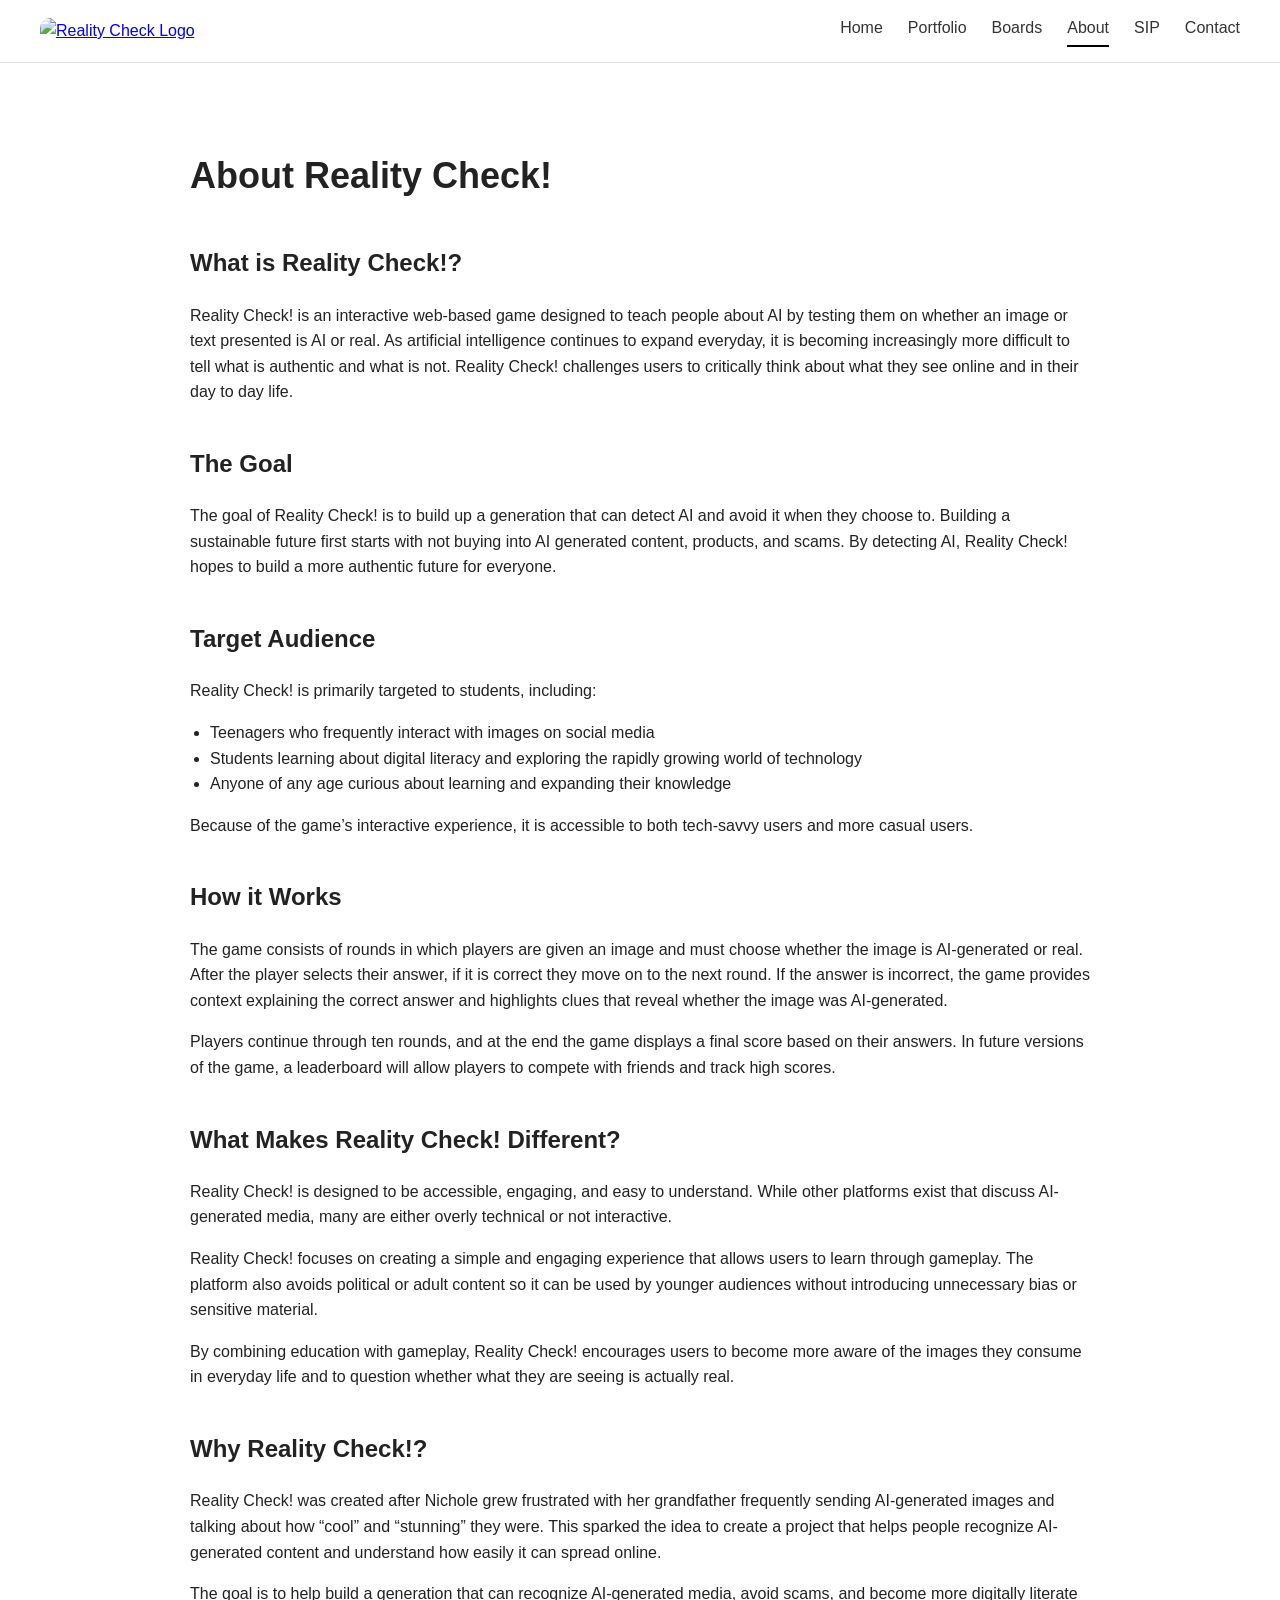
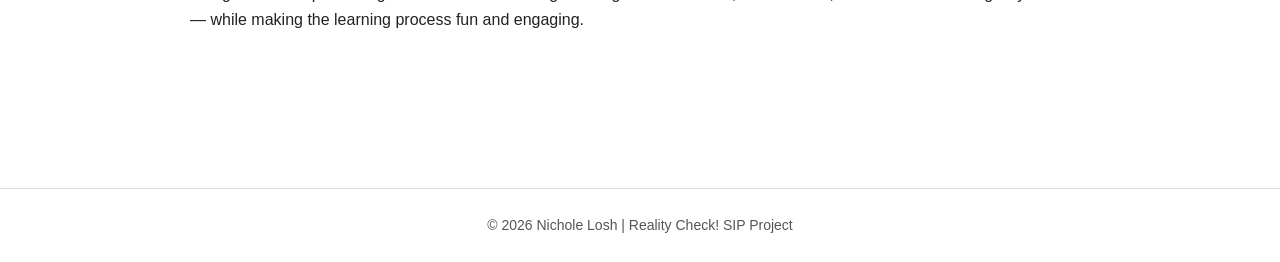
==== about.html @ 1c5aba64 "Add files via upload" ====
<!DOCTYPE html>
<html lang="en">
<head>
<meta charset="UTF-8">
<meta name="viewport" content="width=device-width, initial-scale=1.0">
<title>About | Reality Check!</title>

<style>

body{
    margin:0;
    font-family: Arial, Helvetica, sans-serif;
    background:#ffffff;
    color:#222;
    line-height:1.6;
}

/* NAVBAR */

.navbar{
    display:flex;
    justify-content:space-between;
    align-items:center;
    padding:15px 40px;
    border-bottom:1px solid #ddd;
}

.logo{
    display:flex;
    align-items:center;
}

.logo img{
    height:45px;
    border-radius:10px;
}

.nav-links{
    display:flex;
    gap:25px;
}

.nav-links a{
    text-decoration:none;
    color:#333;
    font-weight:500;
}

.nav-links a:hover{
    color:#000;
}

.active{
    border-bottom:2px solid black;
    padding-bottom:4px;
}

/* PAGE CONTENT */

.container{
    max-width:900px;
    margin:auto;
    padding:60px 20px;
}

h1{
    font-size:36px;
    margin-bottom:10px;
}

h2{
    margin-top:40px;
    font-size:24px;
}

p{
    margin-top:10px;
}

ul{
    margin-top:10px;
    padding-left:20px;
}

/* FOOTER */

footer{
    margin-top:80px;
    border-top:1px solid #ddd;
    padding:25px;
    text-align:center;
    font-size:14px;
    color:#555;
}

</style>
</head>

<body>

<!-- NAVBAR -->

<div class="navbar">

<div class="logo">
<a href="index.html">
<img src="logo.png" alt="Reality Check Logo">
</a>
</div>

<div class="nav-links">
<a href="index.html">Home</a>
<a href="portfolio.html">Portfolio</a>
<a href="boards.html">Boards</a>
<a href="about.html" class="active">About</a>
<a href="sip.html">SIP</a>
<a href="contact.html">Contact</a>
</div>

</div>

<!-- PAGE CONTENT -->

<div class="container">

<h1>About Reality Check!</h1>

<h2>What is Reality Check!?</h2>
<p>
Reality Check! is an interactive web-based game designed to teach people about AI by testing them on whether an image or text presented is AI or real. As artificial intelligence continues to expand everyday, it is becoming increasingly more difficult to tell what is authentic and what is not. Reality Check! challenges users to critically think about what they see online and in their day to day life.
</p>

<h2>The Goal</h2>
<p>
The goal of Reality Check! is to build up a generation that can detect AI and avoid it when they choose to. Building a sustainable future first starts with not buying into AI generated content, products, and scams. By detecting AI, Reality Check! hopes to build a more authentic future for everyone.
</p>

<h2>Target Audience</h2>
<p>
Reality Check! is primarily targeted to students, including:
</p>

<ul>
<li>Teenagers who frequently interact with images on social media</li>
<li>Students learning about digital literacy and exploring the rapidly growing world of technology</li>
<li>Anyone of any age curious about learning and expanding their knowledge</li>
</ul>

<p>
Because of the game’s interactive experience, it is accessible to both tech-savvy users and more casual users.
</p>

<h2>How it Works</h2>
<p>
The game consists of rounds in which players are given an image and must choose whether the image is AI-generated or real. After the player selects their answer, if it is correct they move on to the next round. If the answer is incorrect, the game provides context explaining the correct answer and highlights clues that reveal whether the image was AI-generated.
</p>

<p>
Players continue through ten rounds, and at the end the game displays a final score based on their answers. In future versions of the game, a leaderboard will allow players to compete with friends and track high scores.
</p>

<h2>What Makes Reality Check! Different?</h2>
<p>
Reality Check! is designed to be accessible, engaging, and easy to understand. While other platforms exist that discuss AI-generated media, many are either overly technical or not interactive.
</p>

<p>
Reality Check! focuses on creating a simple and engaging experience that allows users to learn through gameplay. The platform also avoids political or adult content so it can be used by younger audiences without introducing unnecessary bias or sensitive material.
</p>

<p>
By combining education with gameplay, Reality Check! encourages users to become more aware of the images they consume in everyday life and to question whether what they are seeing is actually real.
</p>

<h2>Why Reality Check!?</h2>
<p>
Reality Check! was created after Nichole grew frustrated with her grandfather frequently sending AI-generated images and talking about how “cool” and “stunning” they were. This sparked the idea to create a project that helps people recognize AI-generated content and understand how easily it can spread online.
</p>

<p>
The goal is to help build a generation that can recognize AI-generated media, avoid scams, and become more digitally literate — while making the learning process fun and engaging.
</p>

</div>

<!-- FOOTER -->

<footer>
© 2026 Nichole Losh | Reality Check! SIP Project
</footer>

</body>
</html>
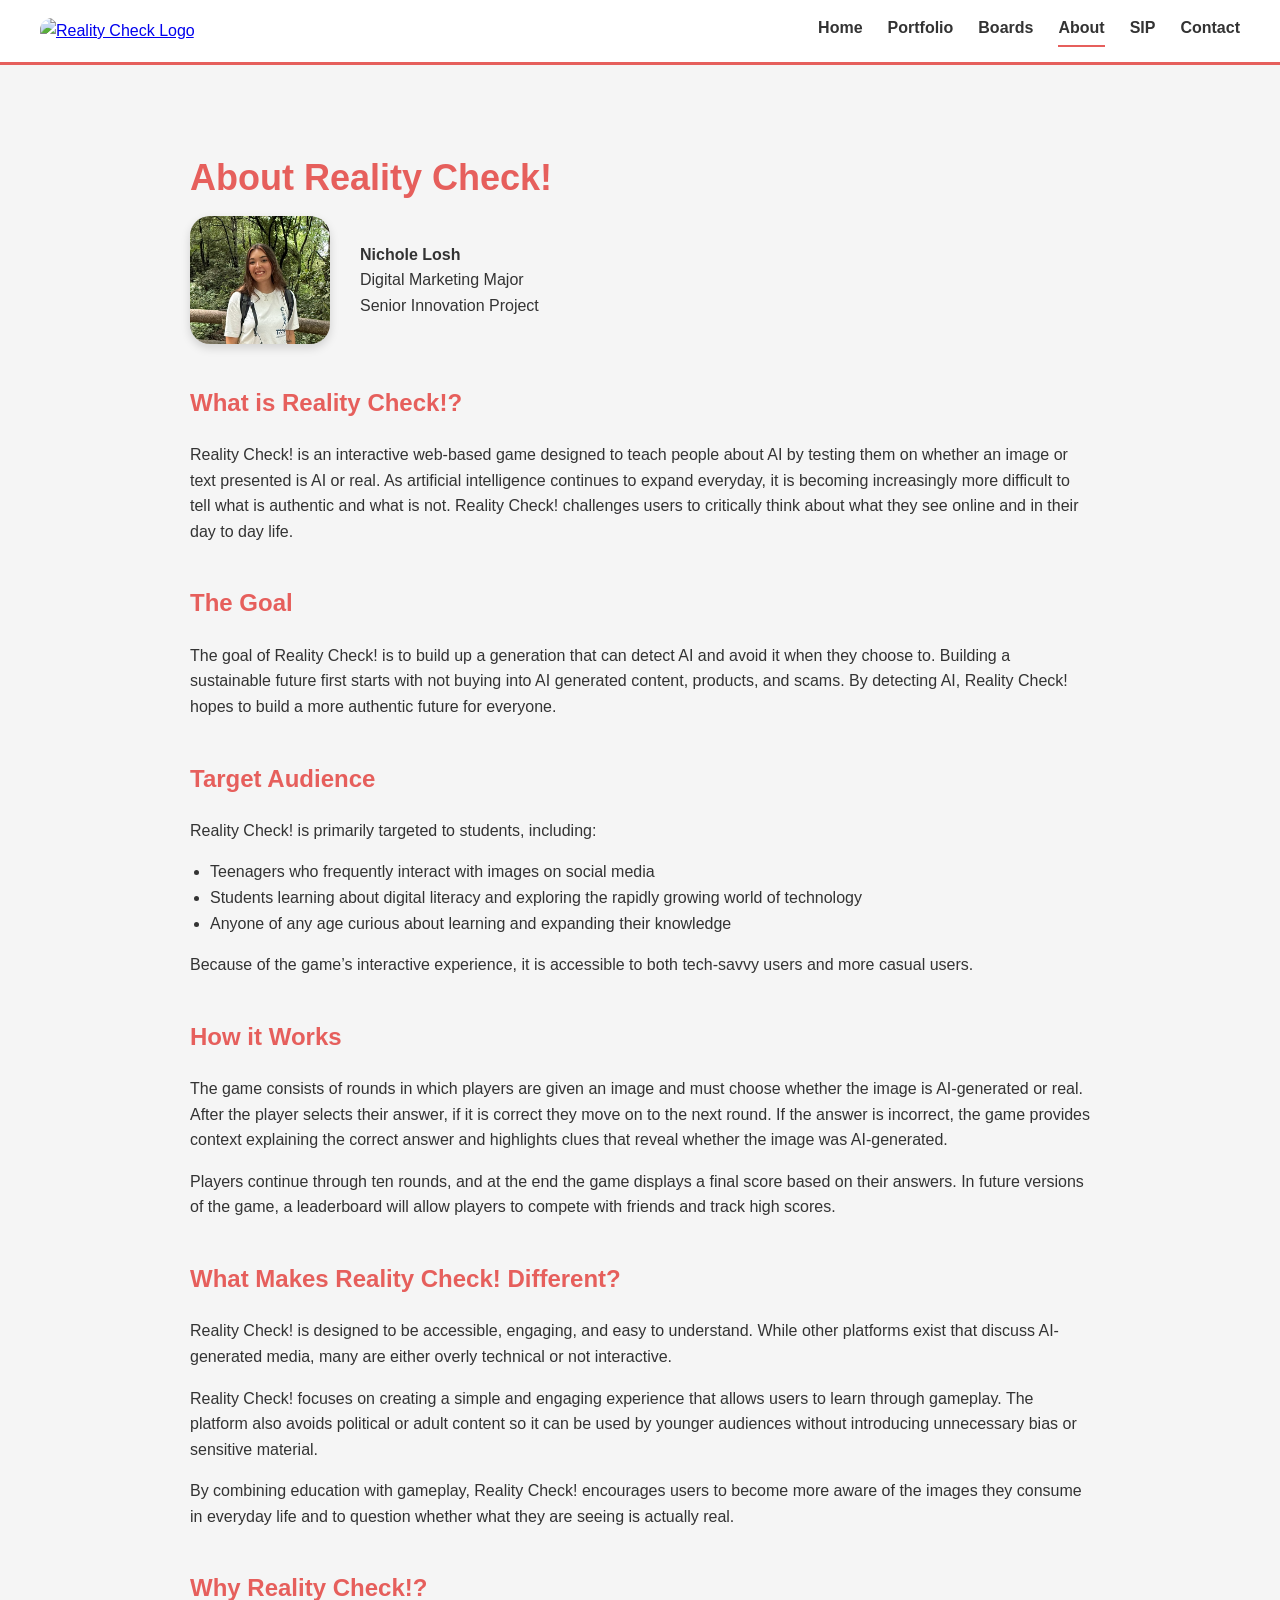
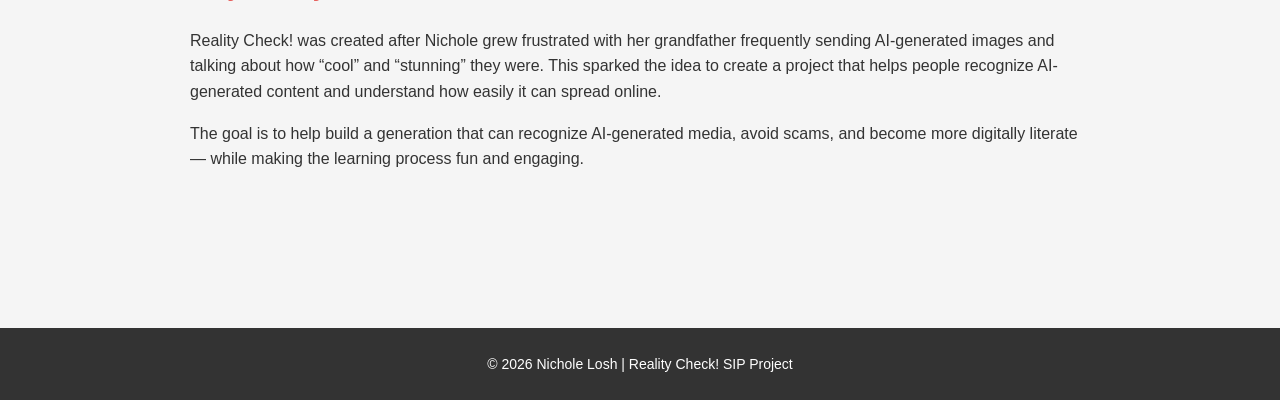
==== commit 45164fb5: "Update about.html" ====
--- a/about.html
+++ b/about.html
@@ -8,89 +8,119 @@
 <style>
 
 body{
-    margin:0;
-    font-family: Arial, Helvetica, sans-serif;
-    background:#ffffff;
-    color:#222;
-    line-height:1.6;
+margin:0;
+font-family: Arial, Helvetica, sans-serif;
+background:#F5F5F5;
+color:#333;
+line-height:1.6;
 }
 
 /* NAVBAR */
 
 .navbar{
-    display:flex;
-    justify-content:space-between;
-    align-items:center;
-    padding:15px 40px;
-    border-bottom:1px solid #ddd;
-}
-
-.logo{
-    display:flex;
-    align-items:center;
+display:flex;
+justify-content:space-between;
+align-items:center;
+padding:15px 40px;
+background:white;
+border-bottom:3px solid #E65F5C;
 }
 
 .logo img{
-    height:45px;
-    border-radius:10px;
+height:45px;
+border-radius:12px;
 }
 
 .nav-links{
-    display:flex;
-    gap:25px;
+display:flex;
+gap:25px;
 }
 
 .nav-links a{
-    text-decoration:none;
-    color:#333;
-    font-weight:500;
+text-decoration:none;
+color:#333;
+font-weight:600;
 }
 
 .nav-links a:hover{
-    color:#000;
+color:#E65F5C;
 }
 
 .active{
-    border-bottom:2px solid black;
-    padding-bottom:4px;
-}
+border-bottom:2px solid #E65F5C;
+padding-bottom:4px;
+}
+
 
 /* PAGE CONTENT */
 
 .container{
-    max-width:900px;
-    margin:auto;
-    padding:60px 20px;
+max-width:900px;
+margin:auto;
+padding:60px 20px;
 }
 
 h1{
-    font-size:36px;
-    margin-bottom:10px;
+font-size:36px;
+margin-bottom:10px;
+color:#E65F5C;
 }
 
 h2{
-    margin-top:40px;
-    font-size:24px;
+margin-top:40px;
+font-size:24px;
+color:#E65F5C;
 }
 
 p{
-    margin-top:10px;
+margin-top:10px;
 }
 
 ul{
-    margin-top:10px;
-    padding-left:20px;
+margin-top:10px;
+padding-left:20px;
+}
+
+/* PROFILE SECTION */
+
+.creator{
+display:flex;
+align-items:center;
+gap:30px;
+margin-bottom:40px;
+flex-wrap:wrap;
+}
+
+.creator img{
+width:140px;
+border-radius:20px;
+box-shadow:0px 4px 10px rgba(0,0,0,0.15);
+}
+
+.creator-info{
+font-size:16px;
 }
 
 /* FOOTER */
 
 footer{
-    margin-top:80px;
-    border-top:1px solid #ddd;
-    padding:25px;
-    text-align:center;
-    font-size:14px;
-    color:#555;
+margin-top:80px;
+background:#333;
+color:white;
+padding:25px;
+text-align:center;
+font-size:14px;
+}
+
+/* MOBILE */
+
+@media (max-width:768px){
+
+.creator{
+flex-direction:column;
+text-align:center;
+}
+
 }
 
 </style>
@@ -104,7 +134,7 @@
 
 <div class="logo">
 <a href="index.html">
-<img src="logo.png" alt="Reality Check Logo">
+<img src="LOGO.jpeg" alt="Reality Check Logo">
 </a>
 </div>
 
@@ -125,6 +155,18 @@
 
 <h1>About Reality Check!</h1>
 
+<div class="creator">
+
+<img src="nichole.png" alt="Nichole Losh">
+
+<div class="creator-info">
+<strong>Nichole Losh</strong><br>
+Digital Marketing Major<br>
+Senior Innovation Project
+</div>
+
+</div>
+
 <h2>What is Reality Check!?</h2>
 <p>
 Reality Check! is an interactive web-based game designed to teach people about AI by testing them on whether an image or text presented is AI or real. As artificial intelligence continues to expand everyday, it is becoming increasingly more difficult to tell what is authentic and what is not. Reality Check! challenges users to critically think about what they see online and in their day to day life.
@@ -190,4 +232,4 @@
 </footer>
 
 </body>
-</html>+</html>
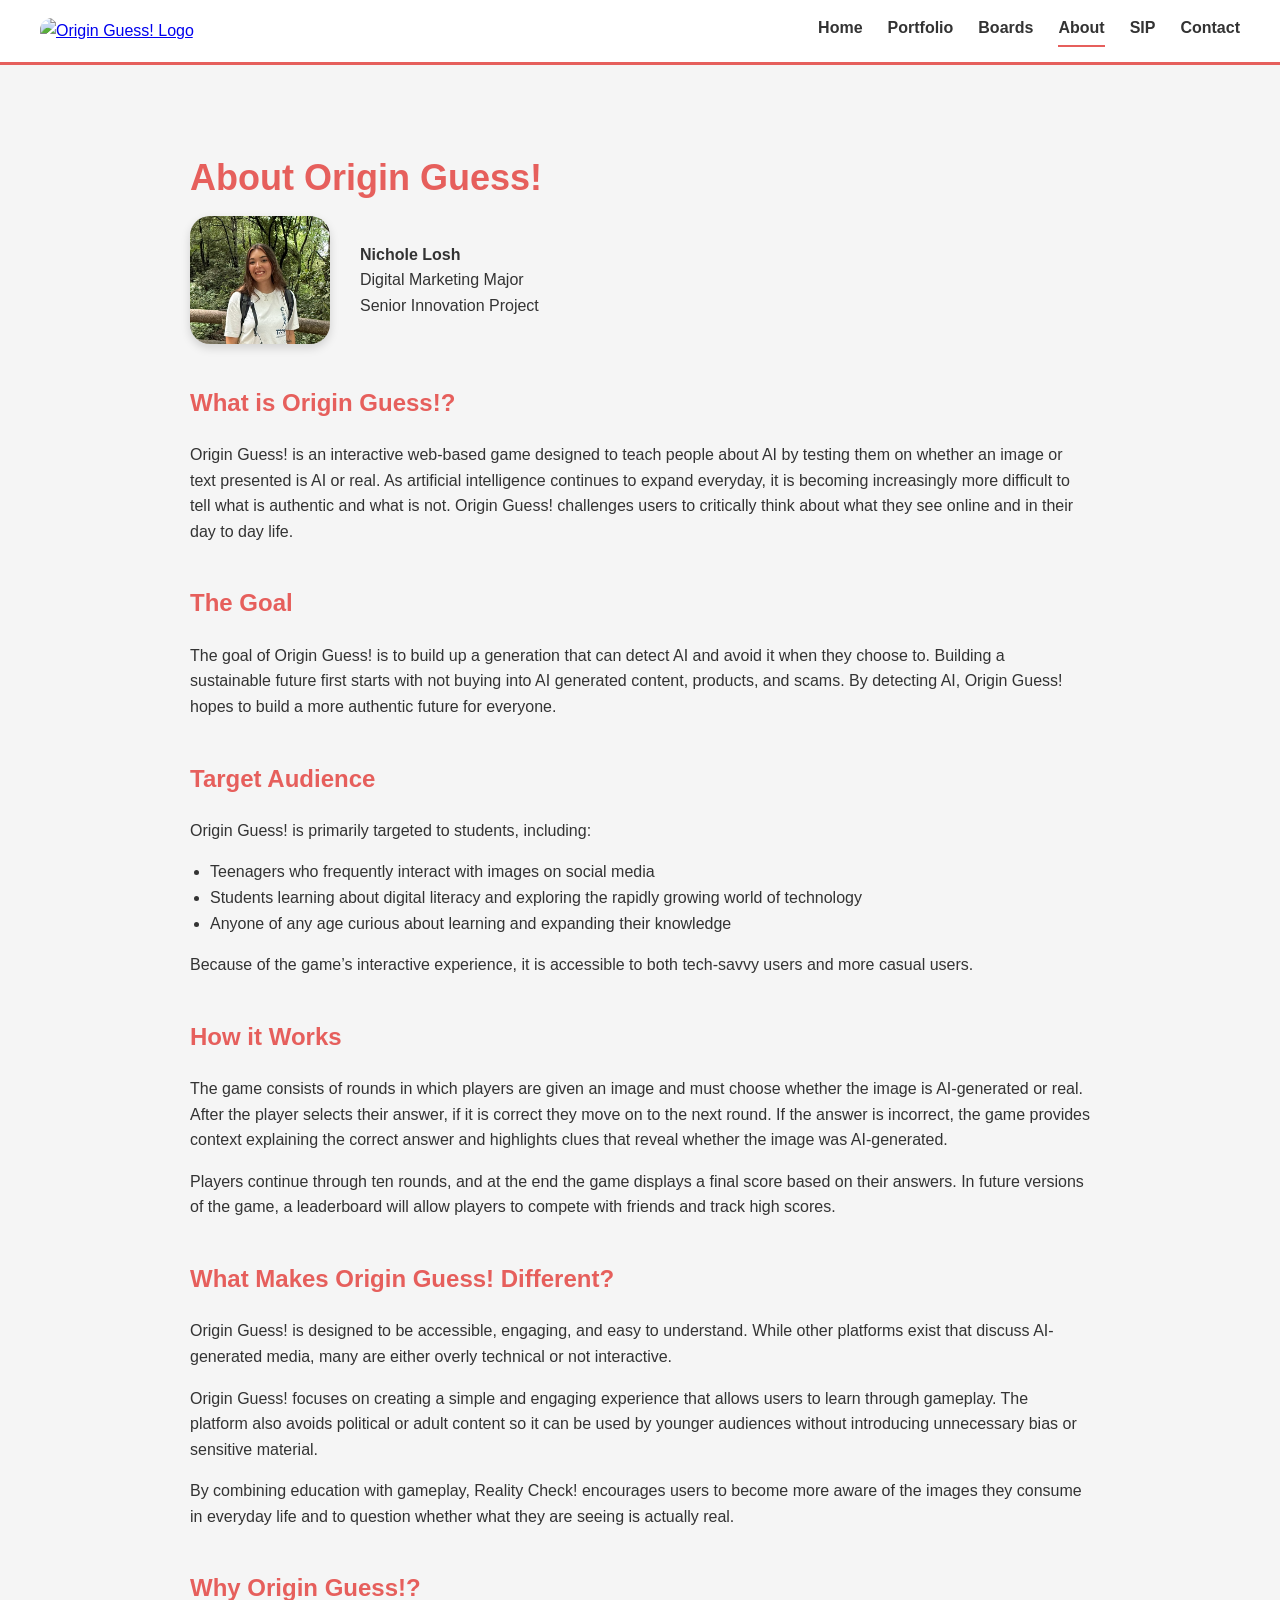
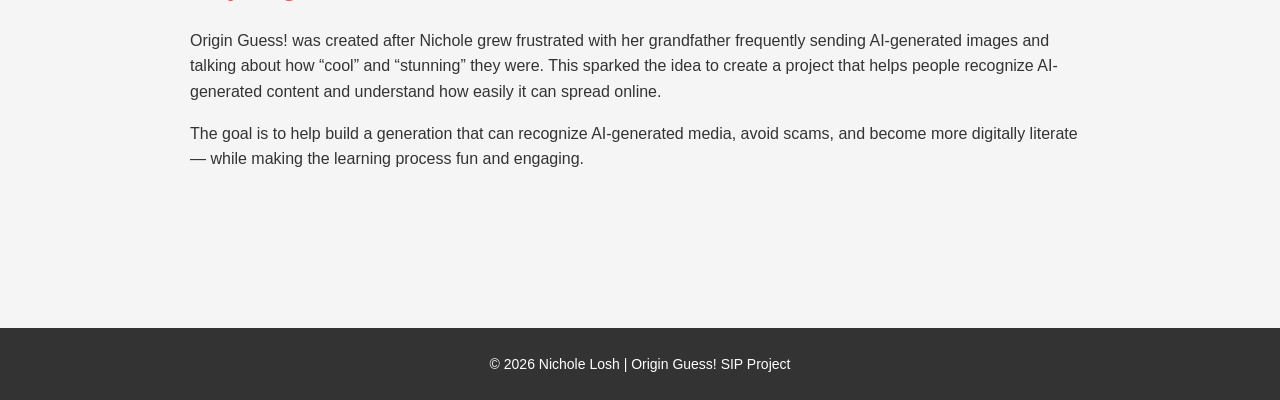
==== commit e186f2e8: "Update about.html" ====
--- a/about.html
+++ b/about.html
@@ -3,7 +3,7 @@
 <head>
 <meta charset="UTF-8">
 <meta name="viewport" content="width=device-width, initial-scale=1.0">
-<title>About | Reality Check!</title>
+<title>About | Origin Guess!</title>
 
 <style>
 
@@ -134,7 +134,7 @@
 
 <div class="logo">
 <a href="index.html">
-<img src="LOGO.jpeg" alt="Reality Check Logo">
+<img src="LOGO.jpg" alt="Origin Guess! Logo">
 </a>
 </div>
 
@@ -153,7 +153,7 @@
 
 <div class="container">
 
-<h1>About Reality Check!</h1>
+<h1>About Origin Guess!</h1>
 
 <div class="creator">
 
@@ -167,19 +167,19 @@
 
 </div>
 
-<h2>What is Reality Check!?</h2>
-<p>
-Reality Check! is an interactive web-based game designed to teach people about AI by testing them on whether an image or text presented is AI or real. As artificial intelligence continues to expand everyday, it is becoming increasingly more difficult to tell what is authentic and what is not. Reality Check! challenges users to critically think about what they see online and in their day to day life.
+<h2>What is Origin Guess!?</h2>
+<p>
+Origin Guess! is an interactive web-based game designed to teach people about AI by testing them on whether an image or text presented is AI or real. As artificial intelligence continues to expand everyday, it is becoming increasingly more difficult to tell what is authentic and what is not. Origin Guess! challenges users to critically think about what they see online and in their day to day life.
 </p>
 
 <h2>The Goal</h2>
 <p>
-The goal of Reality Check! is to build up a generation that can detect AI and avoid it when they choose to. Building a sustainable future first starts with not buying into AI generated content, products, and scams. By detecting AI, Reality Check! hopes to build a more authentic future for everyone.
+The goal of Origin Guess! is to build up a generation that can detect AI and avoid it when they choose to. Building a sustainable future first starts with not buying into AI generated content, products, and scams. By detecting AI, Origin Guess! hopes to build a more authentic future for everyone.
 </p>
 
 <h2>Target Audience</h2>
 <p>
-Reality Check! is primarily targeted to students, including:
+Origin Guess! is primarily targeted to students, including:
 </p>
 
 <ul>
@@ -201,22 +201,22 @@
 Players continue through ten rounds, and at the end the game displays a final score based on their answers. In future versions of the game, a leaderboard will allow players to compete with friends and track high scores.
 </p>
 
-<h2>What Makes Reality Check! Different?</h2>
-<p>
-Reality Check! is designed to be accessible, engaging, and easy to understand. While other platforms exist that discuss AI-generated media, many are either overly technical or not interactive.
-</p>
-
-<p>
-Reality Check! focuses on creating a simple and engaging experience that allows users to learn through gameplay. The platform also avoids political or adult content so it can be used by younger audiences without introducing unnecessary bias or sensitive material.
+<h2>What Makes Origin Guess! Different?</h2>
+<p>
+Origin Guess! is designed to be accessible, engaging, and easy to understand. While other platforms exist that discuss AI-generated media, many are either overly technical or not interactive.
+</p>
+
+<p>
+Origin Guess! focuses on creating a simple and engaging experience that allows users to learn through gameplay. The platform also avoids political or adult content so it can be used by younger audiences without introducing unnecessary bias or sensitive material.
 </p>
 
 <p>
 By combining education with gameplay, Reality Check! encourages users to become more aware of the images they consume in everyday life and to question whether what they are seeing is actually real.
 </p>
 
-<h2>Why Reality Check!?</h2>
-<p>
-Reality Check! was created after Nichole grew frustrated with her grandfather frequently sending AI-generated images and talking about how “cool” and “stunning” they were. This sparked the idea to create a project that helps people recognize AI-generated content and understand how easily it can spread online.
+<h2>Why Origin Guess!?</h2>
+<p>
+Origin Guess! was created after Nichole grew frustrated with her grandfather frequently sending AI-generated images and talking about how “cool” and “stunning” they were. This sparked the idea to create a project that helps people recognize AI-generated content and understand how easily it can spread online.
 </p>
 
 <p>
@@ -228,7 +228,7 @@
 <!-- FOOTER -->
 
 <footer>
-© 2026 Nichole Losh | Reality Check! SIP Project
+© 2026 Nichole Losh | Origin Guess! SIP Project
 </footer>
 
 </body>
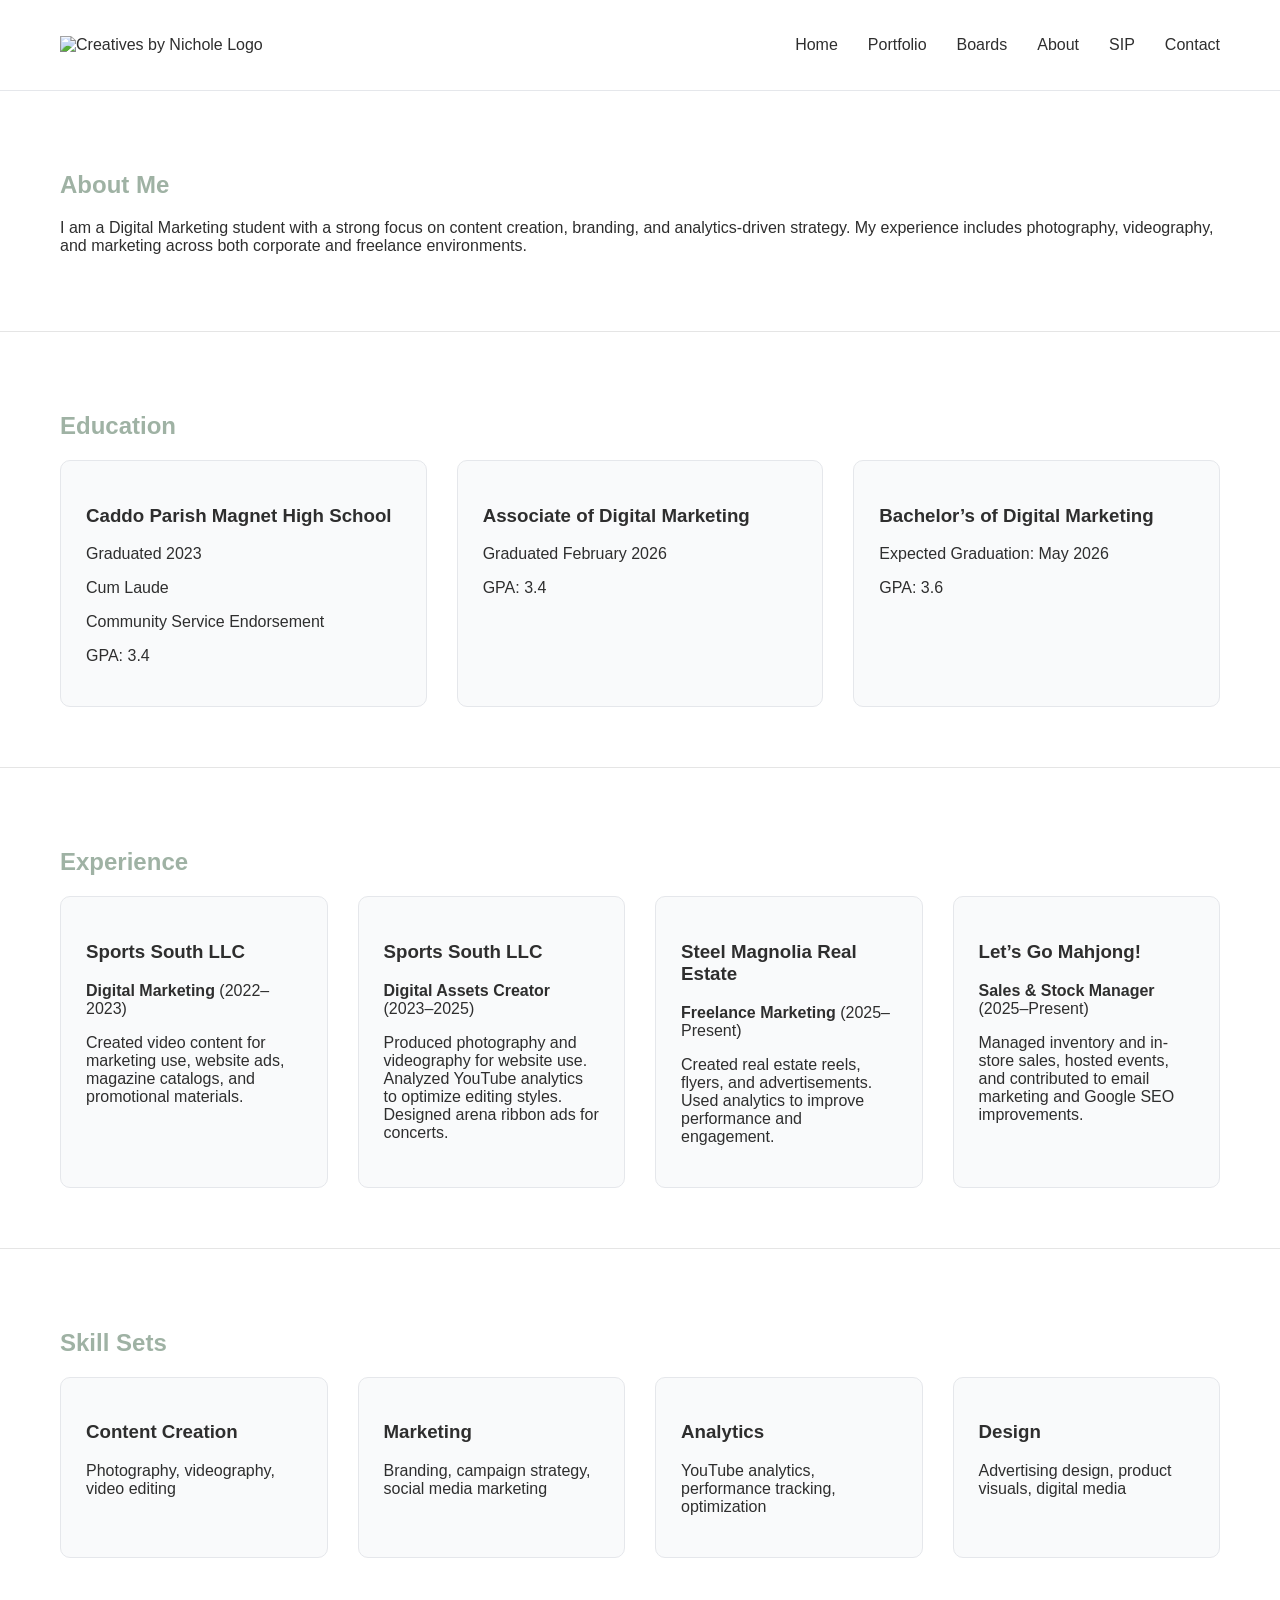
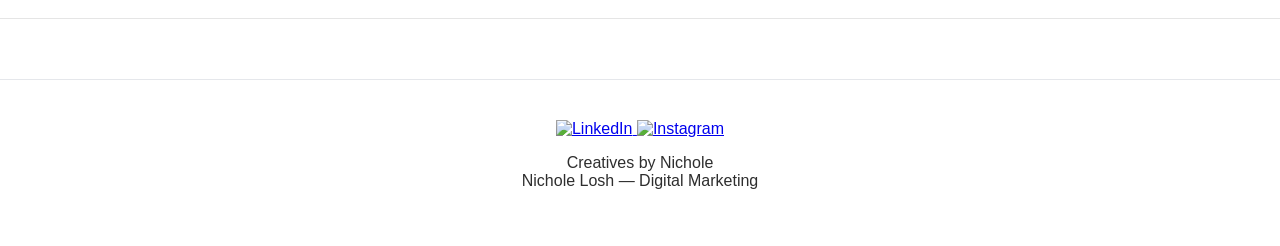
==== commit 83dbe680: "Add social media icons to the footer Added social media icons for LinkedIn and Instagram." ====
--- a/about.html
+++ b/about.html
@@ -2,233 +2,181 @@
 <html lang="en">
 <head>
 <meta charset="UTF-8">
+<title>About | Creatives by Nichole</title>
 <meta name="viewport" content="width=device-width, initial-scale=1.0">
-<title>About | Origin Guess!</title>
-
-<style>
-
-body{
-margin:0;
-font-family: Arial, Helvetica, sans-serif;
-background:#F5F5F5;
-color:#333;
-line-height:1.6;
-}
-
-/* NAVBAR */
-
-.navbar{
-display:flex;
-justify-content:space-between;
-align-items:center;
-padding:15px 40px;
-background:white;
-border-bottom:3px solid #E65F5C;
-}
-
-.logo img{
-height:45px;
-border-radius:12px;
-}
-
-.nav-links{
-display:flex;
-gap:25px;
-}
-
-.nav-links a{
-text-decoration:none;
-color:#333;
-font-weight:600;
-}
-
-.nav-links a:hover{
-color:#E65F5C;
-}
-
-.active{
-border-bottom:2px solid #E65F5C;
-padding-bottom:4px;
-}
-
-
-/* PAGE CONTENT */
-
-.container{
-max-width:900px;
-margin:auto;
-padding:60px 20px;
-}
-
-h1{
-font-size:36px;
-margin-bottom:10px;
-color:#E65F5C;
-}
-
-h2{
-margin-top:40px;
-font-size:24px;
-color:#E65F5C;
-}
-
-p{
-margin-top:10px;
-}
-
-ul{
-margin-top:10px;
-padding-left:20px;
-}
-
-/* PROFILE SECTION */
-
-.creator{
-display:flex;
-align-items:center;
-gap:30px;
-margin-bottom:40px;
-flex-wrap:wrap;
-}
-
-.creator img{
-width:140px;
-border-radius:20px;
-box-shadow:0px 4px 10px rgba(0,0,0,0.15);
-}
-
-.creator-info{
-font-size:16px;
-}
-
-/* FOOTER */
-
-footer{
-margin-top:80px;
-background:#333;
-color:white;
-padding:25px;
-text-align:center;
-font-size:14px;
-}
-
-/* MOBILE */
-
-@media (max-width:768px){
-
-.creator{
-flex-direction:column;
-text-align:center;
-}
-
-}
-
-</style>
+<link rel="stylesheet" href="styles.css">
 </head>
 
 <body>
 
-<!-- NAVBAR -->
+<header>
+<nav class="navbar">
 
-<div class="navbar">
-
-<div class="logo">
-<a href="index.html">
-<img src="LOGO.jpg" alt="Origin Guess! Logo">
-</a>
+<div class="logo-small">
+<img src="LOGO1.png" alt="Creatives by Nichole Logo">
 </div>
 
-<div class="nav-links">
-<a href="index.html">Home</a>
-<a href="portfolio.html">Portfolio</a>
-<a href="boards.html">Boards</a>
-<a href="about.html" class="active">About</a>
-<a href="sip.html">SIP</a>
-<a href="contact.html">Contact</a>
+<ul class="nav-links">
+<li><a href="index.html">Home</a></li>
+<li><a href="portfolio.html">Portfolio</a></li>
+<li><a href="boards.html">Boards</a></li>
+<li><a href="about.html" class="active">About</a></li>
+<li><a href="sip.html">SIP</a></li>
+<li><a href="contact.html">Contact</a></li>
+</ul>
+
+</nav>
+</header>
+
+
+<!-- HERO -->
+
+<section class="overview">
+
+<h2>About Me</h2>
+
+<p>
+I am a Digital Marketing student with a strong focus on content creation,
+branding, and analytics-driven strategy. My experience includes photography,
+videography, and marketing across both corporate and freelance environments.
+</p>
+
+</section>
+
+
+<!-- EDUCATION -->
+
+<section class="features">
+
+<h2>Education</h2>
+
+<div class="feature-grid">
+
+<div class="feature-card">
+<h3>Caddo Parish Magnet High School</h3>
+<p>Graduated 2023</p>
+<p>Cum Laude</p>
+<p>Community Service Endorsement</p>
+<p>GPA: 3.4</p>
+</div>
+
+<div class="feature-card">
+<h3>Associate of Digital Marketing</h3>
+<p>Graduated February 2026</p>
+<p>GPA: 3.4</p>
+</div>
+
+<div class="feature-card">
+<h3>Bachelor’s of Digital Marketing</h3>
+<p>Expected Graduation: May 2026</p>
+<p>GPA: 3.6</p>
 </div>
 
 </div>
 
-<!-- PAGE CONTENT -->
+</section>
 
-<div class="container">
 
-<h1>About Origin Guess!</h1>
+<!-- EXPERIENCE -->
 
-<div class="creator">
+<section class="features">
 
-<img src="nichole.png" alt="Nichole Losh">
+<h2>Experience</h2>
 
-<div class="creator-info">
-<strong>Nichole Losh</strong><br>
-Digital Marketing Major<br>
-Senior Innovation Project
+<div class="feature-grid">
+
+<div class="feature-card">
+<h3>Sports South LLC</h3>
+<p><strong>Digital Marketing</strong> (2022–2023)</p>
+<p>
+Created video content for marketing use, website ads, magazine catalogs,
+and promotional materials.
+</p>
+</div>
+
+<div class="feature-card">
+<h3>Sports South LLC</h3>
+<p><strong>Digital Assets Creator</strong> (2023–2025)</p>
+<p>
+Produced photography and videography for website use. Analyzed YouTube
+analytics to optimize editing styles. Designed arena ribbon ads for concerts.
+</p>
+</div>
+
+<div class="feature-card">
+<h3>Steel Magnolia Real Estate</h3>
+<p><strong>Freelance Marketing</strong> (2025–Present)</p>
+<p>
+Created real estate reels, flyers, and advertisements. Used analytics to
+improve performance and engagement.
+</p>
+</div>
+
+<div class="feature-card">
+<h3>Let’s Go Mahjong!</h3>
+<p><strong>Sales & Stock Manager</strong> (2025–Present)</p>
+<p>
+Managed inventory and in-store sales, hosted events, and contributed to
+email marketing and Google SEO improvements.
+</p>
 </div>
 
 </div>
 
-<h2>What is Origin Guess!?</h2>
-<p>
-Origin Guess! is an interactive web-based game designed to teach people about AI by testing them on whether an image or text presented is AI or real. As artificial intelligence continues to expand everyday, it is becoming increasingly more difficult to tell what is authentic and what is not. Origin Guess! challenges users to critically think about what they see online and in their day to day life.
-</p>
+</section>
 
-<h2>The Goal</h2>
-<p>
-The goal of Origin Guess! is to build up a generation that can detect AI and avoid it when they choose to. Building a sustainable future first starts with not buying into AI generated content, products, and scams. By detecting AI, Origin Guess! hopes to build a more authentic future for everyone.
-</p>
 
-<h2>Target Audience</h2>
-<p>
-Origin Guess! is primarily targeted to students, including:
-</p>
+<!-- SKILLS -->
 
-<ul>
-<li>Teenagers who frequently interact with images on social media</li>
-<li>Students learning about digital literacy and exploring the rapidly growing world of technology</li>
-<li>Anyone of any age curious about learning and expanding their knowledge</li>
-</ul>
+<section class="features">
 
-<p>
-Because of the game’s interactive experience, it is accessible to both tech-savvy users and more casual users.
-</p>
+<h2>Skill Sets</h2>
 
-<h2>How it Works</h2>
-<p>
-The game consists of rounds in which players are given an image and must choose whether the image is AI-generated or real. After the player selects their answer, if it is correct they move on to the next round. If the answer is incorrect, the game provides context explaining the correct answer and highlights clues that reveal whether the image was AI-generated.
-</p>
+<div class="feature-grid">
 
-<p>
-Players continue through ten rounds, and at the end the game displays a final score based on their answers. In future versions of the game, a leaderboard will allow players to compete with friends and track high scores.
-</p>
+<div class="feature-card">
+<h3>Content Creation</h3>
+<p>Photography, videography, video editing</p>
+</div>
 
-<h2>What Makes Origin Guess! Different?</h2>
-<p>
-Origin Guess! is designed to be accessible, engaging, and easy to understand. While other platforms exist that discuss AI-generated media, many are either overly technical or not interactive.
-</p>
+<div class="feature-card">
+<h3>Marketing</h3>
+<p>Branding, campaign strategy, social media marketing</p>
+</div>
 
-<p>
-Origin Guess! focuses on creating a simple and engaging experience that allows users to learn through gameplay. The platform also avoids political or adult content so it can be used by younger audiences without introducing unnecessary bias or sensitive material.
-</p>
+<div class="feature-card">
+<h3>Analytics</h3>
+<p>YouTube analytics, performance tracking, optimization</p>
+</div>
 
-<p>
-By combining education with gameplay, Reality Check! encourages users to become more aware of the images they consume in everyday life and to question whether what they are seeing is actually real.
-</p>
-
-<h2>Why Origin Guess!?</h2>
-<p>
-Origin Guess! was created after Nichole grew frustrated with her grandfather frequently sending AI-generated images and talking about how “cool” and “stunning” they were. This sparked the idea to create a project that helps people recognize AI-generated content and understand how easily it can spread online.
-</p>
-
-<p>
-The goal is to help build a generation that can recognize AI-generated media, avoid scams, and become more digitally literate — while making the learning process fun and engaging.
-</p>
+<div class="feature-card">
+<h3>Design</h3>
+<p>Advertising design, product visuals, digital media</p>
+</div>
 
 </div>
 
-<!-- FOOTER -->
+</section>
 
 <footer>
-© 2026 Nichole Losh | Origin Guess! SIP Project
+
+<div class="social-icons">
+
+<a href="https://www.linkedin.com/in/nichole-losh-424346301/" target="_blank">
+<img src="projects/linkedin.png" alt="LinkedIn">
+</a>
+
+<a href="https://www.instagram.com/creativesbynichole/" target="_blank">
+<img src="projects/instagram.png" alt="Instagram">
+</a>
+
+</div>
+
+<p>
+Creatives by Nichole<br>
+Nichole Losh — Digital Marketing
+</p>
+
 </footer>
 
 </body>
--- a/styles.css
+++ b/styles.css
@@ -0,0 +1,345 @@
+body{
+font-family: Arial, Helvetica, sans-serif;
+margin:0;
+background:white;
+color:#2E2E2E;
+}
+
+/* GLOBAL SECTIONS */
+
+section{
+padding:60px;
+border-bottom:1px solid #e5e5e5;
+}
+
+h2{
+color:#9FB2A4;
+margin-bottom:20px;
+}
+
+/* NAVBAR */
+
+.navbar{
+display:flex;
+justify-content:space-between;
+align-items:center;
+padding:20px 60px;
+border-bottom:1px solid #E5E7EB;
+}
+
+.logo-small img{
+height:45px;
+}
+
+.nav-links{
+list-style:none;
+display:flex;
+gap:30px;
+}
+
+.nav-links a{
+text-decoration:none;
+color:#2E2E2E;
+font-weight:500;
+}
+
+.nav-links a:hover{
+color:#9FB2A4;
+}
+
+.active{
+color:#9FB2A4;
+}
+
+.hero{
+padding:80px 60px;
+}
+
+.hero-container{
+display:flex;
+align-items:center;
+gap:80px;
+}
+
+.hero-logo img{
+width:300px;
+}
+
+.hero-text h1{
+font-size:40px;
+color:#9FB2A4;
+margin-bottom:10px;
+}
+
+.student{
+font-weight:bold;
+color:#A9B7C6;
+}
+
+.projects-preview{
+padding:80px 60px;
+text-align:center;
+}
+
+.project-grid{
+display:grid;
+grid-template-columns:repeat(3,1fr);
+gap:40px;
+max-width:1200px;
+margin:auto;
+margin-top:40px;
+}
+
+.project-card{
+text-align:center;
+}
+
+.project-card img{
+width:100%;
+height:250px;
+object-fit:cover;
+border-radius:10px;
+background:#e5e5e5;
+}
+
+.project-card:hover{
+transform:translateY(-5px);
+transition:0.3s;
+}
+
+.read-btn{
+margin-top:15px;
+padding:12px 20px;
+background:#A9B7C6;
+color:white;
+border:none;
+border-radius:6px;
+cursor:pointer;
+}
+
+.close-btn{
+margin-top:30px;
+padding:12px 20px;
+background:#6F5B8C;
+color:white;
+border:none;
+border-radius:6px;
+cursor:pointer;
+}
+
+
+.modal{
+display:none;
+position:fixed;
+top:0;
+left:0;
+width:100%;
+height:100%;
+background:rgba(0,0,0,0.85);
+z-index:9999;
+justify-content:center;
+align-items:center;
+}
+
+
+.modal-box{
+background:white;
+width:80%;
+max-width:1000px;
+height:80vh; /* KEY FIX */
+padding:40px;
+border-radius:12px;
+display:flex;
+justify-content:center;
+align-items:center;
+box-shadow:0px 10px 30px rgba(0,0,0,0.3);
+}
+
+.modal-layout{
+display:flex;
+gap:40px;
+width:100%;
+height:100%;
+}
+
+
+.modal-image img{
+width:100%;
+height:400px;
+object-fit:contain;
+border-radius:10px;
+}
+
+.image-scroll{
+height:100%;
+overflow-y:auto;
+display:flex;
+flex-direction:column;
+gap:15px;
+padding-right:10px;
+scroll-behavior:smooth;
+}
+
+.image-scroll img{
+width:100%;
+height:auto;  
+border-radius:10px;
+object-fit:contain;
+}
+
+
+.modal-text{
+width:60%;
+overflow-y:auto;
+text-align:left;
+}
+
+.modal-text h2{
+margin-top:0;
+}
+
+
+.sip-hero{
+background:#1a1a1a;
+padding:80px 0;
+text-align:center;
+}
+
+.sip-logo img{
+width:90%;
+max-width:900px;
+}
+
+.sip-description{
+max-width:900px;
+margin:auto;
+padding:80px 20px;
+line-height:1.7;
+}
+
+.sip-description h2{
+text-align:center;
+margin-bottom:30px;
+color:#cc2b2b;
+}
+
+.sip-proof{
+padding:80px 20px;
+background:#F9FAFB;
+text-align:center;
+}
+
+.modal-image iframe{
+width:100%;
+aspect-ratio:16/9;
+border-radius:10px;
+}
+
+.proof-grid{
+display:flex;
+gap:30px;
+justify-content:center;
+max-width:1200px;
+margin:auto;
+margin-top:40px;
+}
+
+.proof-grid img{
+width:48%;
+border-radius:10px;
+box-shadow:0px 4px 12px rgba(0,0,0,0.15);
+}
+
+.sip-play{
+text-align:center;
+padding:80px 20px;
+}
+
+.experience-link{
+color:#cc2b2b;
+font-size:22px;
+font-weight:bold;
+text-decoration:none;
+}
+
+.experience-link:hover{
+text-decoration:underline;
+}
+
+
+.feature-grid{
+display:grid;
+grid-template-columns:repeat(auto-fit,minmax(250px,1fr));
+gap:30px;
+}
+
+.feature-card{
+border:1px solid #E5E7EB;
+padding:25px;
+border-radius:10px;
+background:#F9FAFB;
+}
+
+
+.contact-form{
+max-width:500px;
+display:flex;
+flex-direction:column;
+gap:12px;
+}
+
+.video-modal{
+width:70%;
+}
+
+.video-modal iframe{
+width:100%;
+aspect-ratio:16/9;
+border-radius:10px;
+}
+
+/* shrink text ONLY for video modal */
+.video-modal + .modal-text{
+width:30%;
+}
+
+.contact-form input,
+.contact-form select,
+.contact-form textarea{
+padding:10px;
+border:1px solid #E5E7EB;
+border-radius:6px;
+}
+
+.submit-btn{
+background:#9FB2A4;
+color:white;
+border:none;
+padding:12px;
+border-radius:6px;
+cursor:pointer;
+}
+
+.submit-btn:hover{
+background:#8CA596;
+}
+
+
+@media (max-width:768px){
+.modal-layout{
+flex-direction:column;
+}
+
+.modal-image,
+.modal-text{
+width:100%;
+height:auto;
+}
+}
+
+footer{
+text-align:center;
+padding:40px;
+border-top:1px solid #E5E7EB;
+margin-top:60px;
+}
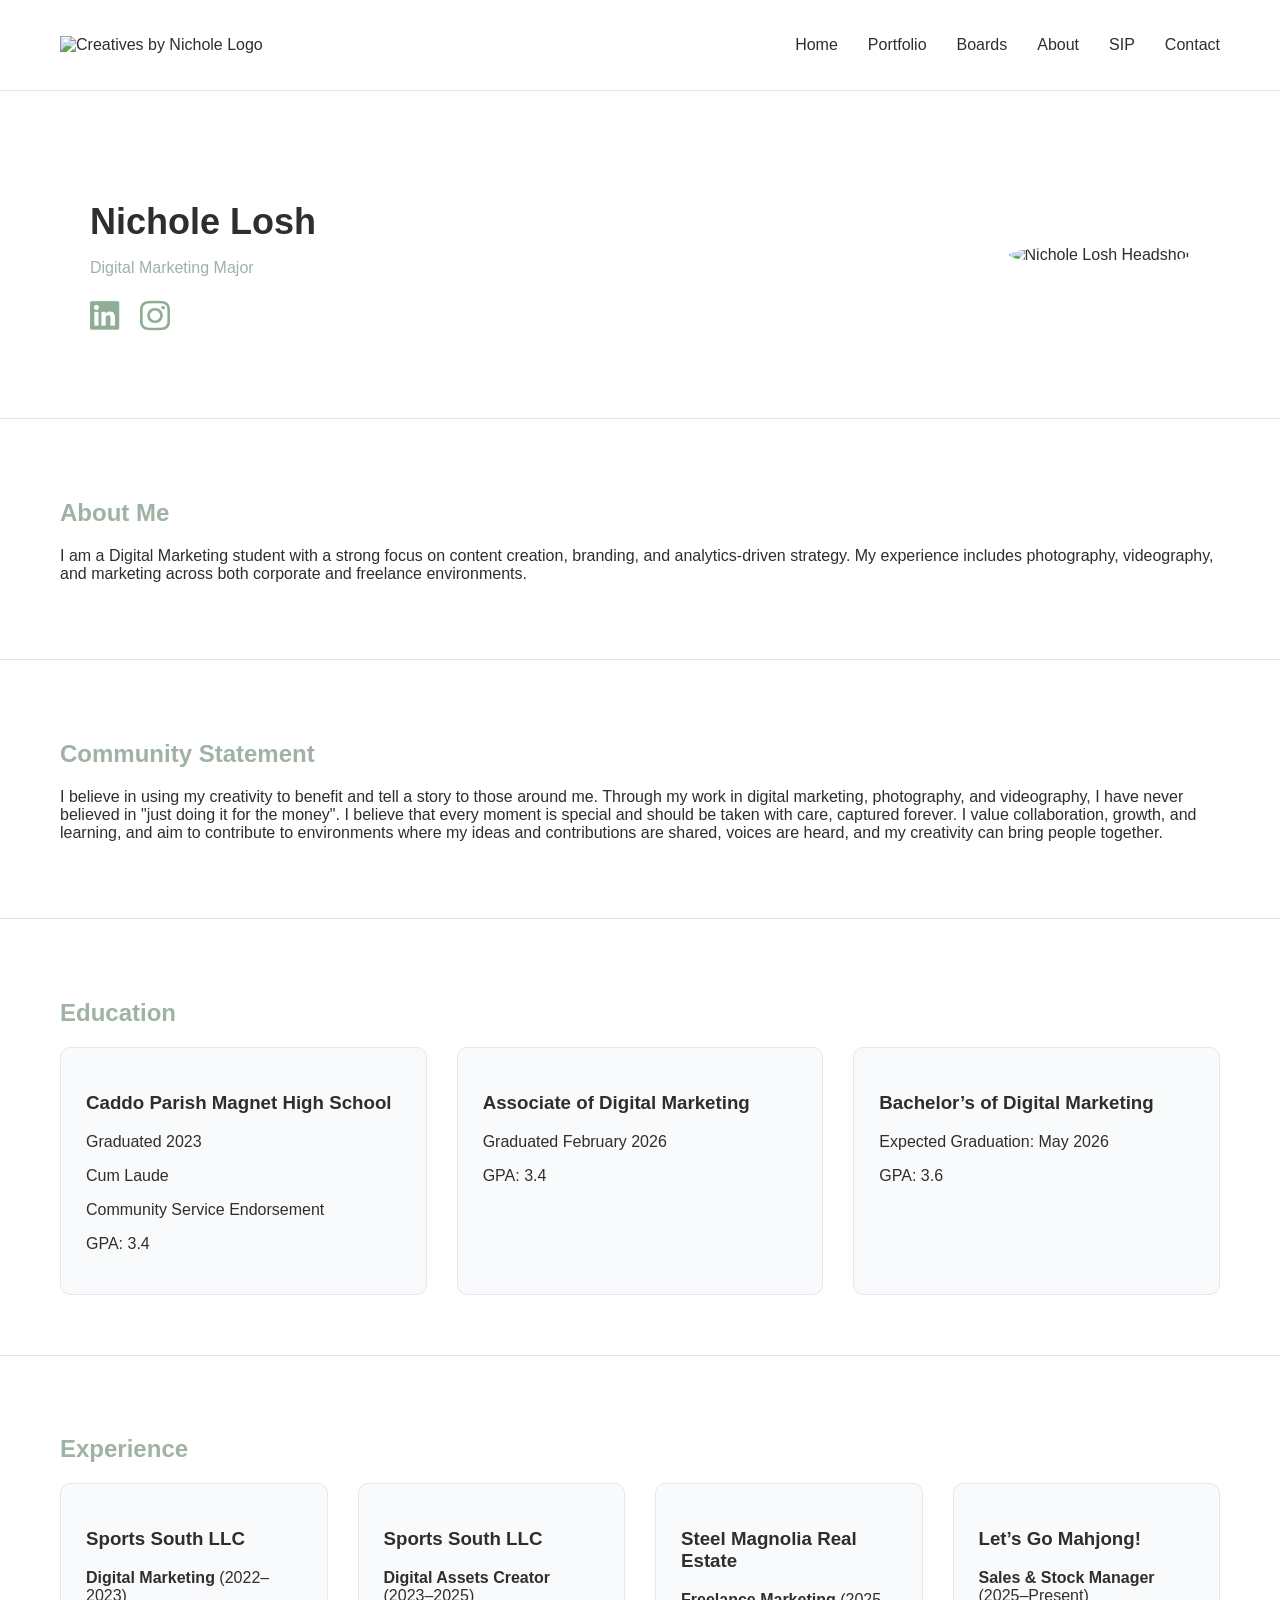
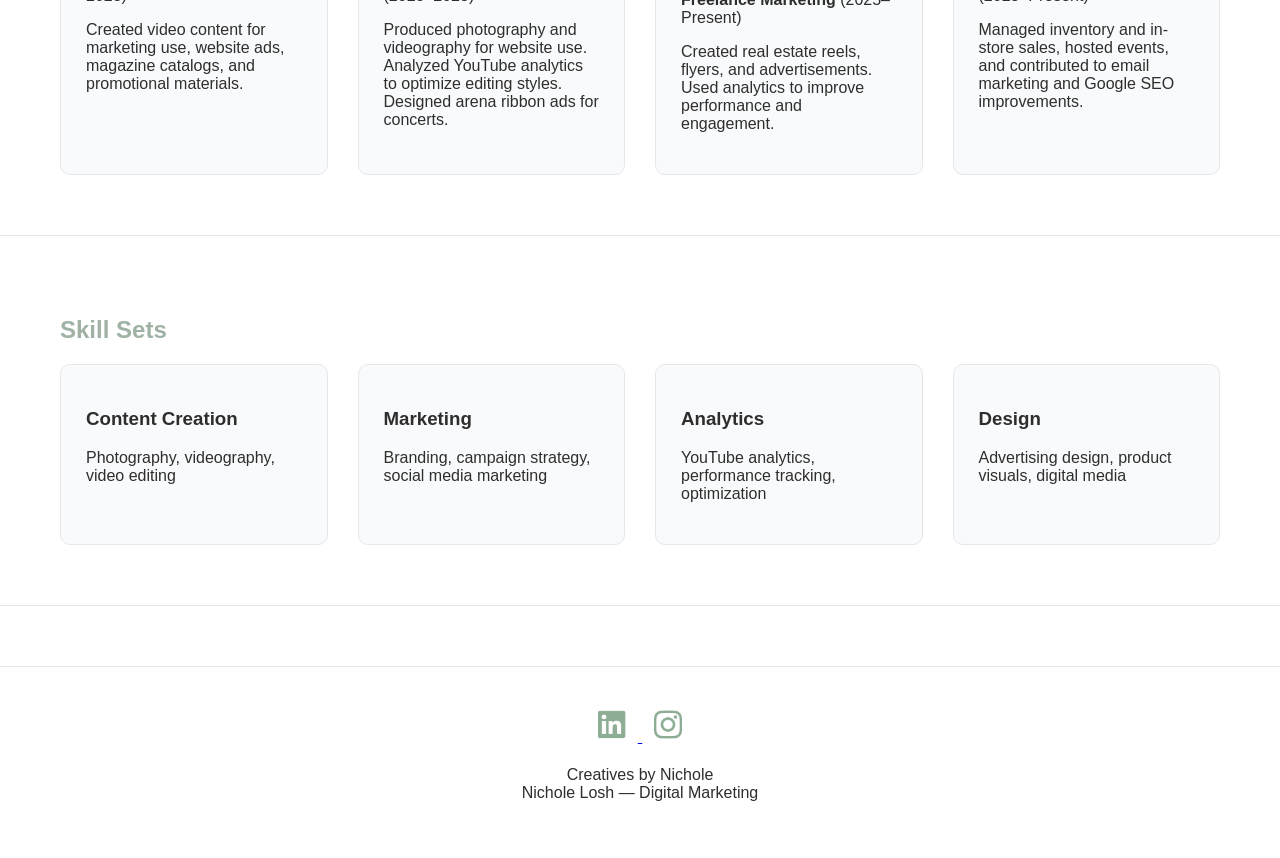
==== commit b43d2fdc: "Update about.html" ====
--- a/about.html
+++ b/about.html
@@ -28,8 +28,36 @@
 </nav>
 </header>
 
-
-<!-- HERO -->
+<section class="profile-header">
+
+<div class="profile-container">
+
+<div class="profile-text">
+
+<h1>Nichole Losh</h1>
+<p class="major">Digital Marketing Major</p>
+
+<div class="profile-socials">
+
+<a href="https://www.linkedin.com/in/nichole-losh-424346301/" target="_blank">
+<img src="projects/linkedin.png" alt="LinkedIn">
+</a>
+
+<a href="https://www.instagram.com/creativesbynichole/" target="_blank">
+<img src="projects/instagram.png" alt="Instagram">
+</a>
+
+</div>
+
+</div>
+
+<div class="profile-image">
+<img src="projects/headshot.png" alt="Nichole Losh Headshot">
+</div>
+
+</div>
+
+</section>
 
 <section class="overview">
 
@@ -43,8 +71,15 @@
 
 </section>
 
-
-<!-- EDUCATION -->
+<section class="overview">
+
+<h2>Community Statement</h2>
+
+<p>
+I believe in using my creativity to benefit and tell a story to those around me. Through my work in digital marketing, photography, and videography, I have never believed in "just doing it for the money". I believe that every moment is special and should be taken with care, captured forever. I value collaboration, growth, and learning, and aim to contribute to environments where my ideas and contributions are shared, voices are heard, and my creativity can bring people together.
+</p>
+
+</section>
 
 <section class="features">
 
@@ -76,9 +111,6 @@
 
 </section>
 
-
-<!-- EXPERIENCE -->
-
 <section class="features">
 
 <h2>Experience</h2>
@@ -125,9 +157,6 @@
 
 </section>
 
-
-<!-- SKILLS -->
-
 <section class="features">
 
 <h2>Skill Sets</h2>
--- a/styles.css
+++ b/styles.css
@@ -5,19 +5,116 @@
 color:#2E2E2E;
 }
 
-/* GLOBAL SECTIONS */
-
 section{
 padding:60px;
 border-bottom:1px solid #e5e5e5;
 }
 
+.social-icons{
+margin-bottom:20px;
+text-align:center;
+}
+
+.profile-header{
+padding:80px 60px;
+}
+
+.profile-container{
+display:flex;
+align-items:center;
+justify-content:space-between;
+max-width:1100px;
+margin:auto;
+}
+
+.profile-text h1{
+font-size:36px;
+margin-bottom:10px;
+}
+
+.major{
+color:#9FB2A4;
+margin-bottom:20px;
+}
+
+.profile-socials{
+display:flex;
+gap:20px;
+}
+
+.profile-socials img{
+width:30px;
+cursor:pointer;
+transition:0.3s;
+}
+
+.profile-socials img:hover{
+transform:scale(1.1);
+}
+
+.profile-image img{
+width:180px;
+height:180px;
+object-fit:cover;
+border-radius:50%; /* makes it a circle */
+}
+
+.social-icons img{
+width:28px;
+margin:0 12px;
+cursor:pointer;
+transition:0.3s;
+}
+
+.social-icons img:hover{
+transform:scale(1.15);
+}
+
+.portfolio-section{
+padding:80px 60px;
+}
+
+
+.skill-line{
+display:flex;
+flex-wrap:wrap;
+gap:20px;
+margin-bottom:30px;
+justify-content:center;
+}
+
+.skill-line span{
+font-size:14px;
+background:#F1F5F9;
+padding:8px 14px;
+border-radius:20px;
+}
+
+.portfolio-grid{
+display:grid;
+grid-template-columns:repeat(3,1fr);
+gap:30px;
+max-width:1100px;
+margin:auto;
+}
+
+.portfolio-grid img{
+width:100%;
+height:220px;
+object-fit:cover;
+border-radius:10px;
+background:#e5e5e5;
+transition:0.3s;
+}
+
+.portfolio-grid img:hover{
+transform:scale(1.03);
+}
+
 h2{
 color:#9FB2A4;
 margin-bottom:20px;
 }
-
-/* NAVBAR */
 
 .navbar{
 display:flex;
